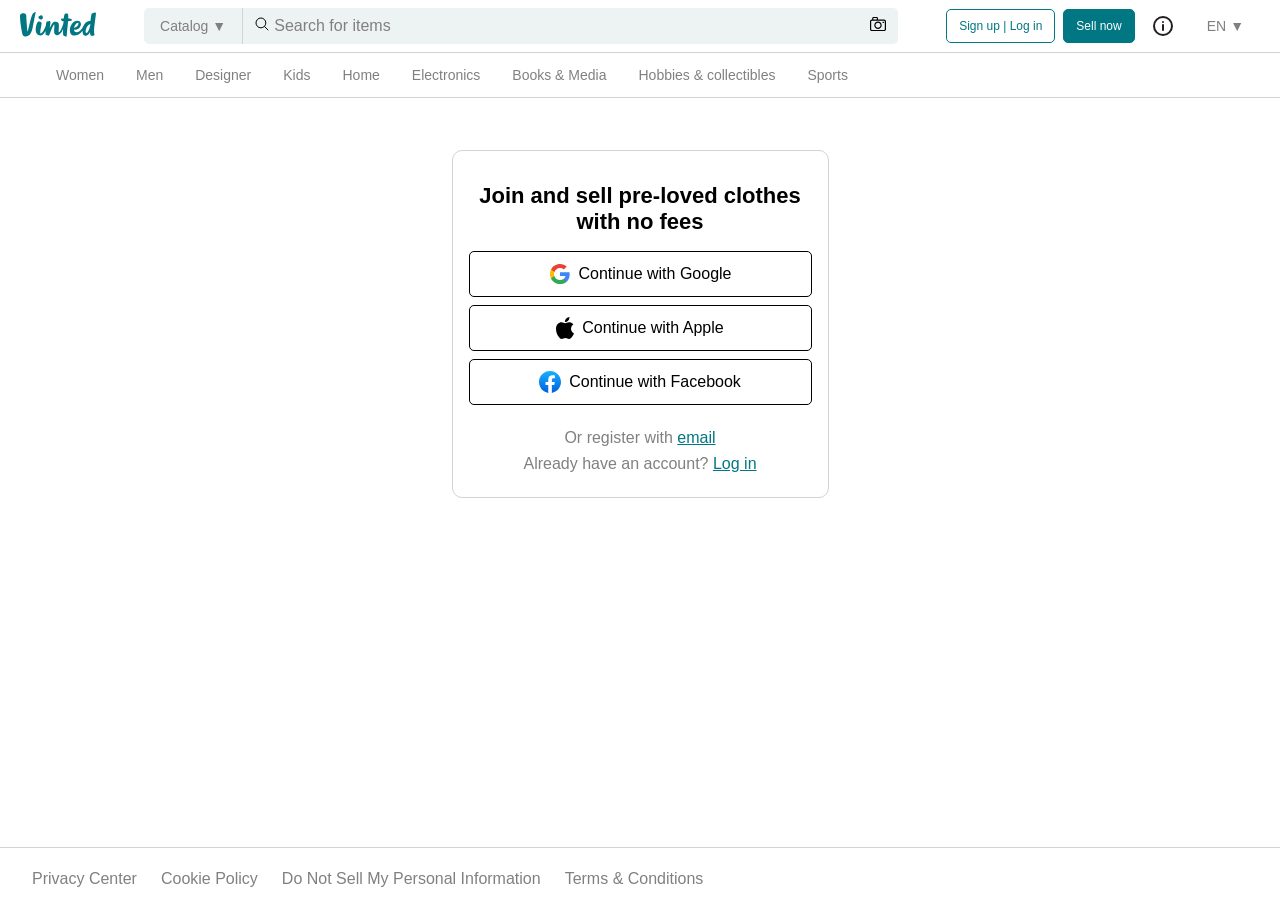
==== index.html @ c5e278ad "added files" ====
<!DOCTYPE html>
<html>
	<head>
		<link rel="stylesheet" href="obrazec.css"/>
	</head>
	<body>
		<header>
			<div id="htop">
			<div class="hcontainer">
				<a href="https://www.vinted.si/">
					<img src="slike\vinted_logo.svg" class="header-logo"/>
				</a>
				<div class="search">
					<div class="category">
						<button class="hbutton"><div class="buttoncontent"><span>Catalog</span><span class="buttonarrow">▼</span></div></button>
					</div>
					<div class="srfield">
						<span><img class="sricon" src="slike\search_icon.svg"/></span>
						<span>Search for items</span>
					</div>
					<div class="srphoto">
						<span><img class="photoicon" src="slike\camera_icon.svg"/></span>
					</div>
				</div>
				<div class="headerright">
					<div class="hregister"><a class="hregcontent">Sign up | Log in</a></div>
					<div class="vertical-spacer-regular"></div>
					<div class="hsell"><a class="sellcontent">Sell now</a></div>
					<div class="hinfo"><img src="slike\info_icon.svg"/></div>
					<button class="hbutton"><div class="buttoncontent"><span>EN</span><span class="buttonarrow">▼</span></div></button>
				</div>
			</div>
			</div>
			<div id="hbottom">
			<div class="hcontainer">
				<nav class="navbar">
					<ul>
						<li><span>Women</span></li>
						<li><span>Men</span></li>
						<li><span>Designer</span></li>
						<li><span>Kids</span></li>
						<li><span>Home</span></li>
						<li><span>Electronics</span></li>
						<li><span>Books & Media</span></li>
						<li><span>Hobbies & collectibles</span></li>
						<li><span>Sports</span></li>
					</ul>
				</nav>
			</div>
			</div>
		</header>
		<div class="layout-main">
		<div class="horizontal-spacer-x2-large"></div>
			<div id="container">
				<div id="main">
					<div class="horizontal-spacer-x2-large"></div>
					<h1>Join and sell pre-loved clothes with no fees</h1>
					<div class="horizontal-spacer-large"></div>
					<a href="https://accounts.google.com" class="buttonlink">
						<div class="button">
							<div class="buttonicon"><img src="slike\google_logo.svg"/></div>
							<span>Continue with Google</span>
						</div>
					</a>
					<div class="horizontal-spacer-regular"></div>
					<a href="https://appleid.apple.com" class="buttonlink">
						<div class="button">
							<div class="buttonicon"><img src="slike\apple_logo.svg"/></div>
							<span>Continue with Apple</span>
						</div>
					</a>
					<div class="horizontal-spacer-regular"></div>
					<a href="https://www.facebook.com" class="buttonlink">
						<div class="button">
							<div class="buttonicon"><img src="slike\facebook_logo.svg"/></div>
							<span>Continue with Facebook</span>
						</div>
					</a>
					<div class="horizontal-spacer-x-large"></div>
					<p class="text-main">Or register with
					<span><a href="obrazec-register.html" class="link-main">email</a></span>
					</p>
					<div class="horizontal-spacer-regular"></div>
					<p class="text-main">Already have an account?
					<span><a href="login-main.html" class="link-main"> Log in</a></span>
					</p>
				</div>
				<div class="horizontal-spacer-x-large"></div>
			</div>
			<div class="horizontal-spacer-x5-large"></div>
		</div>
		<footer>
			<div class="footercontent">
				<ul>
					<li><span>Privacy Center</span></li>
					<li><span>Cookie Policy</span></li>
					<li><span>Do Not Sell My Personal Information</span></li>
					<li><span>Terms & Conditions</span></li>
				</ul>
			</div>
		</footer>
	</body>
</html>
---- obrazec.css ----
* {
	font-family: "Helvetica Neue", Helvetica, Arial, "Lucida Grande", sans-serif;
}

body {
	background-color:white;
	margin: 0px;
	max-width:100vw;
	overflow-y:scroll;
}

a {
	color: #007782;
}

.layout-main{
	margin: 20px 0;
	padding: 0 20px;
}

#container {
	margin: 0 auto;
	max-width: 375px;
	background-color:white;
	border: 1px solid lightgray;
	border-radius: 10px;
}

#main {
	padding: 0 16px;
	text-align:center;
}

.horizontal-spacer-regular {
	width:100%;
	height:8px;
	min-height:8px;
}

.horizontal-spacer-large {
	width:100%;
	height:16px;
	min-height:16px;
}

.horizontal-spacer-x-large {
	width:100%;
	height:24px;
	min-height:24x;
}

.horizontal-spacer-x2-large {
	width:100%;
	height:32px;
	min-height:32x;
}

.horizontal-spacer-x5-large{
	width:100%;
	height:96px;
	min-height:96x;
	clear:both;
}

.vertical-spacer-regular {
	height:100%;
	width:8px;
	min-width:8px;
}

.text-main{
	width:100%;
	font-size:16px;
	color:gray;
	margin:0;
}

.link-main{
	color:#007782;
}

h1 {
	font-size:22px;
	margin:0 auto;
}

header {
	position:sticky;
	top:0px;
	width:100%;
	background-color:white;
	max-width:100vw;
}

header #htop, header #hbottom {
	border-bottom: 1px solid lightgray;
	max-width:100vw;
}

#htop{
	height:52px;
}

.hcontainer {
	height:100%;
	margin:0 auto;
	max-width:1280px;
	padding: 0 20px;
	display:flex;
	align-items:center;
}

.header-logo {
	margin-right:48px;
	height:44px;
}

.header-logo img {
	padding-left:4px;
}

.search {
	position:relative;
	display: flex;
	background-color:#edf2f2;
	margin-right:48px;
	width:100%;
	height:36px;
	border-radius:5px;
}

.category{
	position:relative;
}

.hbutton {
	height:36px;
	padding:0 16px;
	font-size:14px;
	background:transparent;
	border:none;
	color: gray;
	display:inline;
}

.buttoncontent{
	display:flex;
	flex-wrap:nowrap;
	align-items:center;
	justify-content:flex-end;
}

.buttonarrow{
	margin-left:4px;
}

.srfield {
	position:relative;
	display:flex;
	align-items:center;
	height:36px;
	width:100%;
	padding:0 11px;
	border-left: 1px solid lightgray;
	color:gray;
}

.sricon{
	height:16px;
	width:16px;
	padding-right:4px;
}

.srphoto{
	display:flex;
	align-items:center;
	justify-content:flex-end;
	height:36px;
}

.photoicon{
	padding:0 12px;
	height:16px;
	width:16px;
}

.headerright{
	position:relative;
	display:flex;
	justify-content:center;
	align-items:center;
	flex-wrap:nowrap;
}

.hregister{
	display:flex;
	flex-wrap:nowrap;
	align-items:center;
	border:1px solid #007782;
	border-radius:5px;
	height:32px;
}

.hregister:hover{
	background-color:#f7f7f7;
}

.hregcontent {
	font-size:12px;
	color:#007782;
	padding:0 12px;
	text-overflow: ellipsis;
	overflow:hidden;
	white-space:nowrap;
	text-decoration: none;
}

.hsell{
	display:flex;
	flex-wrap:nowrap;
	align-items:center;
	border:1px solid #007782;
	background-color: #007782;
	border-radius:5px;
	height:32px;
}

.sellcontent {
	font-size:12px;
	color:white;
	padding:0 12px;
	text-overflow: ellipsis;
	overflow:hidden;
	white-space:nowrap;
}

.hinfo {
	display:flex;
	justify-content:center;
	align-items:center;
	height:44px;
	padding:0 16px;
}

.hinfo img {
	height:24px;
	width:24px;
}

header #hbottom {
	min-height:40px;
	border-bottom: 1px solid lightgray;
}

.navbar {
	display: flex;
	align-items:space;
	padding:0 20px;
	height: 44px;
}

.navbar ul {
	margin:0;
	padding:0;
	display:flex;
	list-style:none;
}

.navbar ul li {
	display:flex;
	align-items:center;
	justify-content:center;
	font-size:14px;
}

.navbar ul li:hover {
	background-color:#f7f7f7;
	border-bottom:3px solid #007782;
}

.navbar ul li span {
	color: gray;
	padding: 0 16px;
}

.button {
	display:flex;
	justify-content:center;
	align-items:center;
	padding: 0 16px;
	border: 1px solid black;
	border-radius: 5px;
	height: 44px;
}

.buttonlink {
	text-decoration: none;
	font-size: 16px;
	color: black;
	font-weight:500;
}

.buttonicon {
	margin-right:8px;
	display:flex;
	justify-content:center;
	align-items:center;
}

.buttonicon img {
	height:22px;
	margin: 0 auto;
}

footer {
	width:100%;
	position:fixed;
	bottom:0;
}

.footercontent {
	max-width:1280px;
	padding:0 20px;
	border-top:1px solid lightgray;
	background-color:white;
}

.footercontent ul {
	padding:0;
	margin:10px 0 0 0;
	list-style: none;
	display:flex;
}

.footercontent ul li {
	display:flex;
	align-items:center;
	justify-content:center;
	font-size:16px;
}

.footercontent ul li span {
	color: gray;
	padding: 12px;
}


/*register*/

.h1margin{
	height:44px;
}

.input {
	padding:16px 0;
	width:100%;
}

.input input{
	width:100%;
	border:0;
	border-bottom:1px solid lightgray;
	font-size:16px;
	color:#212121;
}

.inputnote {
	font-size:12px;
	text-align:left;
	padding-top:4px;
	color:gray;
}

.checklabel{
	display:flex;
	flex-wrap:nowrap;
}

.checktext {
	position:relative;
	display: block;
	text-align: left;
	font-size: 16px;
	color: gray;
	margin-left:8px;
}

.checkinput{
	height:100%;
	position:relative;
}

.checkinput input {
	display:inline;
	height: 24px;
	width:24px;
	margin:0;
}

.submitbtn{
	font-size:16px;
	color:white;
	padding:0 16px;
	border:1px solid #007782;
	background-color: #007782;
	border-radius:5px;
	height:52px;
	width:100%;
}

.trouble a{
	text-decoration:none;
	font-size:16px;
}
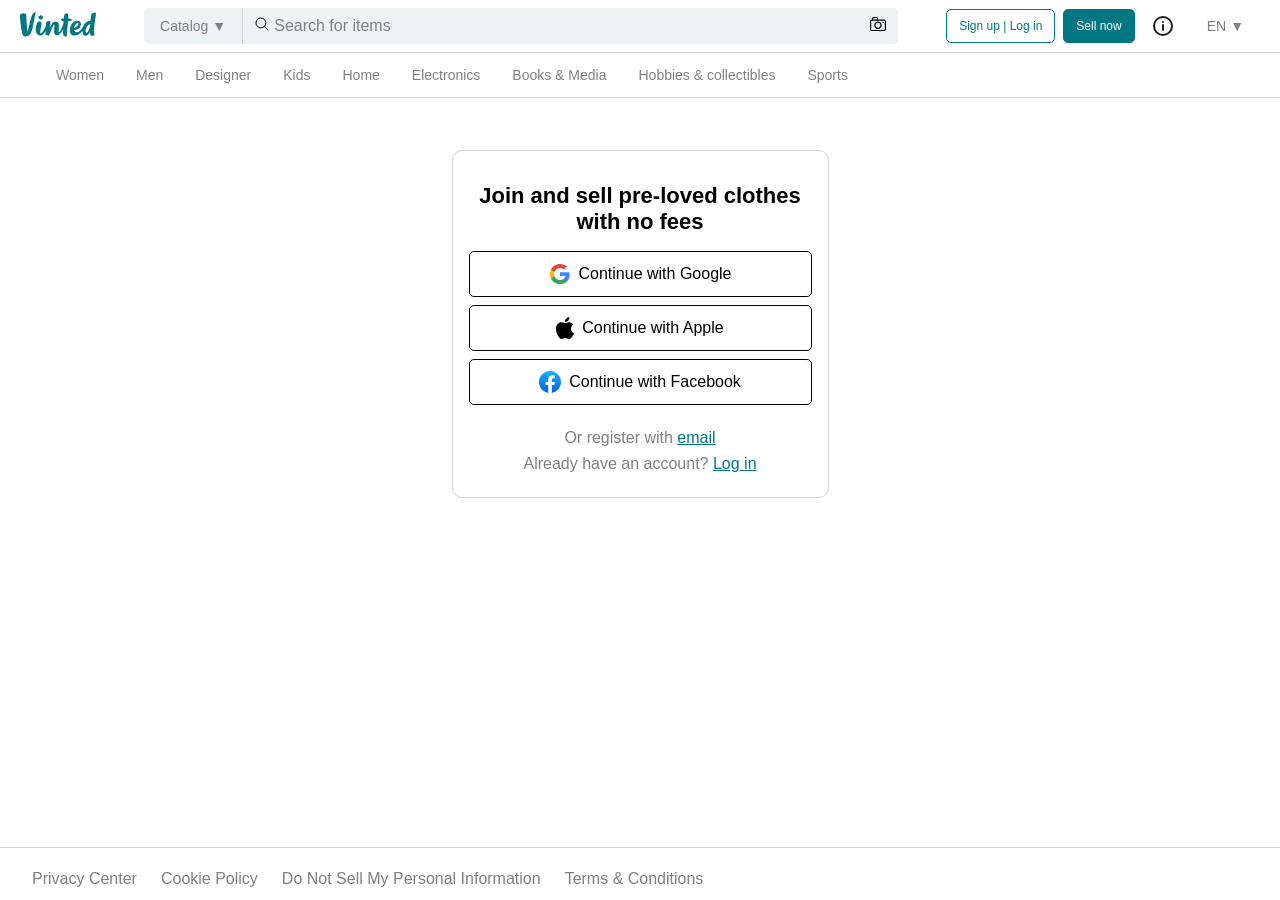
==== commit 264511bd: "Update index.html" ====
--- a/index.html
+++ b/index.html
@@ -7,7 +7,7 @@
 		<header>
 			<div id="htop">
 			<div class="hcontainer">
-				<a href="https://www.vinted.si/">
+				<a href="https://www.vinted.si/" target="_blank">
 					<img src="slike\vinted_logo.svg" class="header-logo"/>
 				</a>
 				<div class="search">
@@ -56,21 +56,21 @@
 					<div class="horizontal-spacer-x2-large"></div>
 					<h1>Join and sell pre-loved clothes with no fees</h1>
 					<div class="horizontal-spacer-large"></div>
-					<a href="https://accounts.google.com" class="buttonlink">
+					<a href="https://accounts.google.com" class="buttonlink" target="_blank">
 						<div class="button">
 							<div class="buttonicon"><img src="slike\google_logo.svg"/></div>
 							<span>Continue with Google</span>
 						</div>
 					</a>
 					<div class="horizontal-spacer-regular"></div>
-					<a href="https://appleid.apple.com" class="buttonlink">
+					<a href="https://appleid.apple.com" class="buttonlink" target="_blank">
 						<div class="button">
 							<div class="buttonicon"><img src="slike\apple_logo.svg"/></div>
 							<span>Continue with Apple</span>
 						</div>
 					</a>
 					<div class="horizontal-spacer-regular"></div>
-					<a href="https://www.facebook.com" class="buttonlink">
+					<a href="https://www.facebook.com" class="buttonlink" target="_blank">
 						<div class="button">
 							<div class="buttonicon"><img src="slike\facebook_logo.svg"/></div>
 							<span>Continue with Facebook</span>
@@ -100,4 +100,4 @@
 			</div>
 		</footer>
 	</body>
-</html>+</html>
